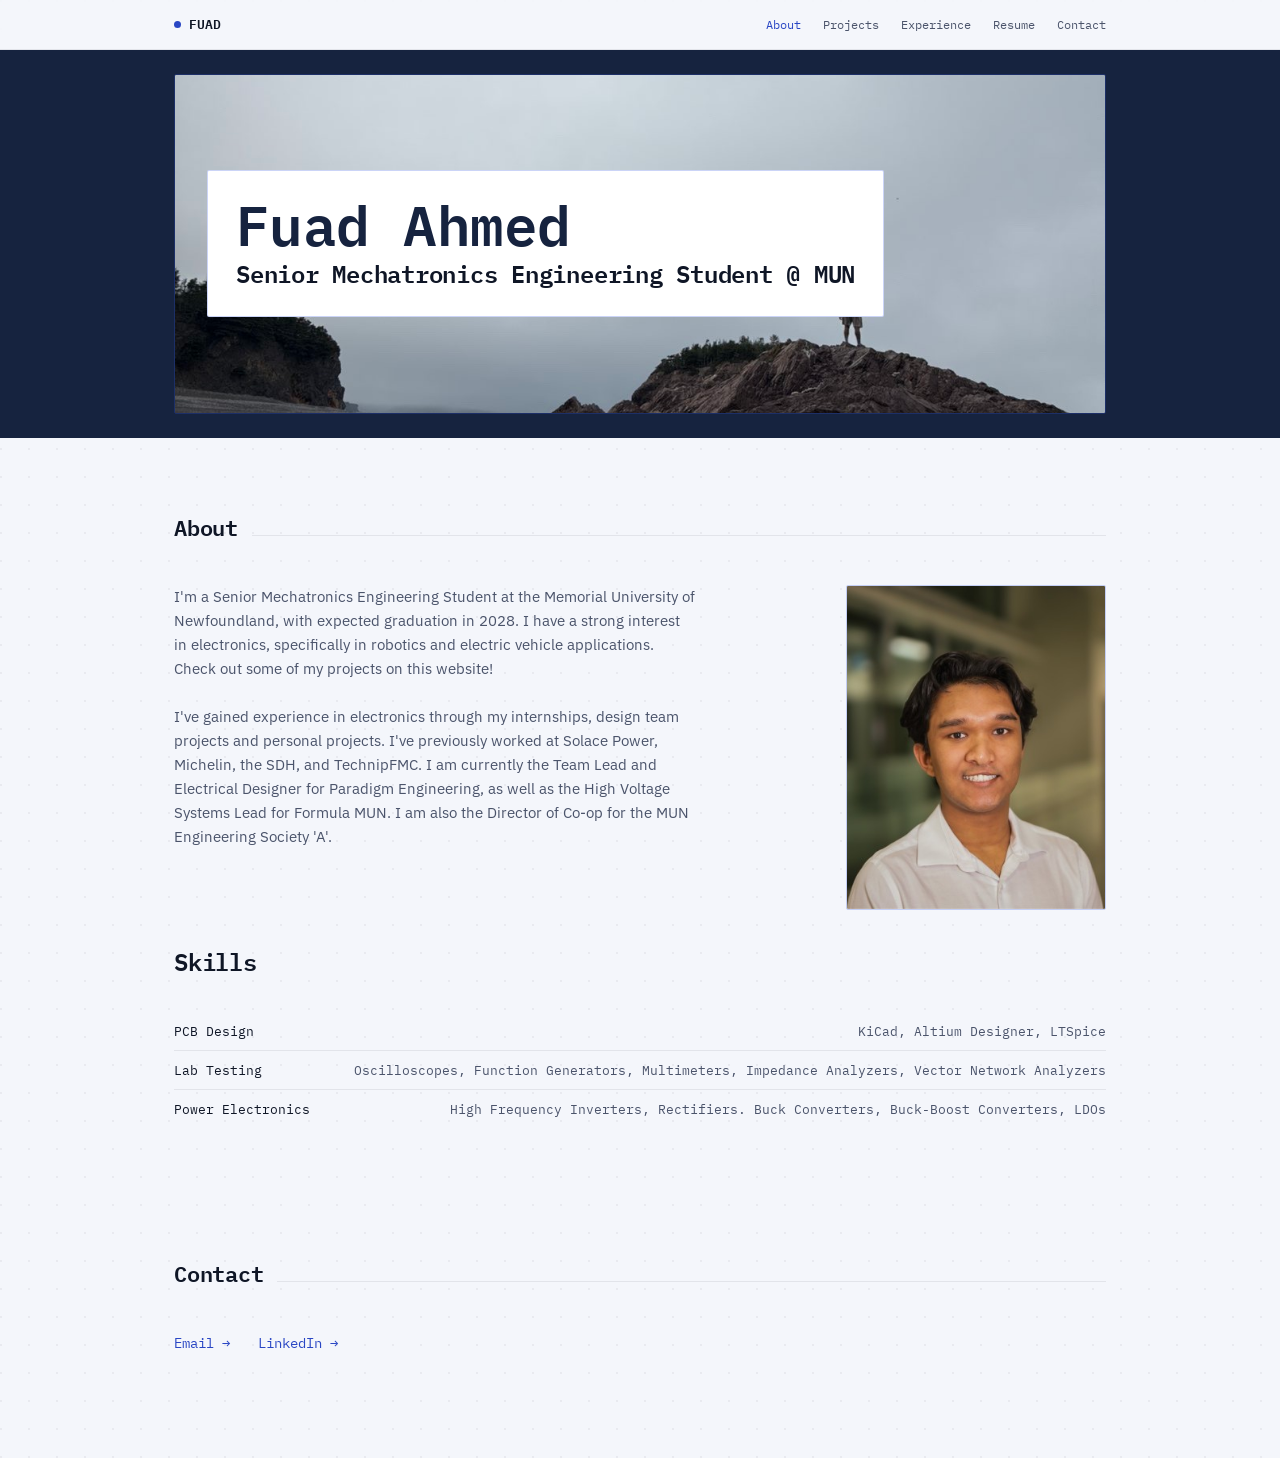
==== index.html @ cfeba395 "links" ====
<!DOCTYPE html>
<html lang="en">
<head>
<meta charset="UTF-8">
<meta name="viewport" content="width=device-width, initial-scale=1.0">
<title>Fuad Ahmed</title>
<link rel="preconnect" href="https://fonts.googleapis.com">
<link rel="preconnect" href="https://fonts.gstatic.com" crossorigin>
<link href="https://fonts.googleapis.com/css2?family=IBM+Plex+Mono:wght@400;500;600;700&family=IBM+Plex+Sans:wght@400;500;600&display=swap" rel="stylesheet">
<link rel="stylesheet" href="style.css">
</head>
<body>

<header class="site-nav">
  <div class="nav-inner">
    <div class="nav-mark"><span class="dot"></span>FUAD</div>
    <nav class="nav-links">
      <a href="index.html" class="active">About</a>
      <a href="projects.html">Projects</a>
      <a href="experience.html">Experience</a>
      <a href="resume.html">Resume</a>
      <a href="#contact">Contact</a>
    </nav>
  </div>
</header>

<main class="wrap">

  <!-- ============ HERO ============ -->
  <section class="hero">
    <div class="hero-inner">
      <div class="hero-banner">
        <div class="hero-bg-carousel">
          <div class="hero-bg-slide is-active" style="background-image: url('Images/Chance Cove.JPG')"></div>
          <div class="hero-bg-slide" style="background-image: url('Images/Chance Cove Beach.jpeg')"></div>
          <div class="hero-bg-slide" style="background-image: url('Images/La Manche Bridge.jpeg')"></div>
          <div class="hero-bg-slide" style="background-image: url('Images/Butterpot Big Pond.jpeg')"></div>
        </div>
        <div class="hero-text">
          <h1>Fuad Ahmed</h1>
          <h2>Senior Mechatronics Engineering Student @ MUN</h2>
        </div>
      </div>
    </div>
  </section>

  <!-- ============ ABOUT ============ -->
  <section class="section" id="about-content">
    <div class="section-head">
      <h2>About</h2>
      <div class="rule"></div>
    </div>
    <div class="about-grid">
      <div class="about-top">
        <div class="about-copy">
          <p>I'm a Senior Mechatronics Engineering Student at the Memorial University of Newfoundland, 
            with expected graduation in 2028. I have a strong interest in electronics, specifically in robotics and electric vehicle
            applications. Check out some of my projects on this website! <br>
            <br>
            I've gained experience in electronics through my internships, design team projects and personal projects. 
            I've previously worked at Solace Power, Michelin, the SDH, and TechnipFMC. 
            I am currently the Team Lead and Electrical Designer for Paradigm Engineering, as well as the High Voltage Systems Lead
            for Formula MUN. I am also the Director of Co-op for the MUN Engineering Society 'A'.
          </p>
        </div>
        <img class="about-photo" src="Images/Fuad Ahmed .jpg" alt="Fuad Ahmed">
      </div>
      <h2>Skills</h2>
      <ul class="skill-list">
        <li><span>PCB Design</span><span>KiCad, Altium Designer, LTSpice</span></li>
        <li><span>Lab Testing</span><span>Oscilloscopes, Function Generators, Multimeters, Impedance Analyzers, Vector Network Analyzers</span></li>
        <li><span>Power Electronics</span><span>High Frequency Inverters, Rectifiers. Buck Converters, Buck-Boost Converters, LDOs</span></li>
      </ul>
    </div>
  </section>

  <!-- ============ CONTACT ============ -->
  <footer id="contact">
    <div class="section-head">
      <h2>Contact</h2>
      <div class="rule"></div>
    </div>
    <div class="contact-row">
      <a href="mailto:fahmed22@mun.ca">Email →</a>
      <a href="www.linkedin.com/in/fuad-ahmed226">LinkedIn →</a>
    </div>
    </div>
  </footer>

</main>

<script>
  // Hero background carousel — auto-advances through .hero-bg-slide
  // elements; does nothing if there's only one.
  const heroSlides = document.querySelectorAll('.hero-bg-slide');
  if (heroSlides.length > 1) {
    let heroIndex = 0;
    setInterval(() => {
      heroSlides[heroIndex].classList.remove('is-active');
      heroIndex = (heroIndex + 1) % heroSlides.length;
      heroSlides[heroIndex].classList.add('is-active');
    }, 6000);
  }
</script>

</body>
</html>
---- style.css ----
/* ============================================================
     TOKENS
     ============================================================ */
  :root{
    --bg: #F4F6FB;
    --panel: #FFFFFF;
    --panel-2: #EDF0F8;
    --silk: #0F1626;
    --silk-dim: #4B546B;
    --copper: #3355DD;
    --copper-bright: #2946C4;
    --muted: #7C87A3;
    --line: rgba(51,85,221,0.25);
    --line-faint: rgba(15,22,38,0.08);
    --radius: 2px;
    --mono: 'IBM Plex Mono', ui-monospace, SFMono-Regular, monospace;
    --sans: 'IBM Plex Sans', -apple-system, sans-serif;
    --resume-font: Calibri, Georgia, 'Times New Roman', serif;
  }

  *{ box-sizing: border-box; margin:0; padding:0; }

  html{ scroll-behavior: smooth; }
  @media (prefers-reduced-motion: reduce){
    html{ scroll-behavior: auto; }
    *{ animation-duration: 0.01ms !important; animation-iteration-count: 1 !important; transition-duration: 0.01ms !important; }
  }

  body{
    background:
      radial-gradient(circle at 1px 1px, rgba(15,22,38,0.05) 1px, transparent 0) 0 0/28px 28px,
      var(--bg);
    color: var(--silk);
    font-family: var(--sans);
    line-height: 1.6;
    -webkit-font-smoothing: antialiased;
  }

  a{ color: var(--copper-bright); text-decoration: none; }
  a:hover{ text-decoration: underline; }
  a.plain-link{ color: inherit; text-decoration: none; }
  a.plain-link:hover{ text-decoration: none; }
  a:focus-visible, button:focus-visible{
    outline: 2px solid var(--copper-bright);
    outline-offset: 3px;
  }

  .wrap{ max-width: 980px; margin: 0 auto; padding: 0 24px; }

  .eyebrow{
    font-family: var(--mono);
    font-size: 11px;
    letter-spacing: 0.14em;
    text-transform: uppercase;
    color: var(--copper);
  }

  h1, h2, h3{
    font-family: var(--mono);
    font-weight: 600;
    letter-spacing: -0.01em;
    color: var(--silk);
  }

  /* ============================================================
     NAV
     ============================================================ */
  header.site-nav{
    position: sticky; top: 0; z-index: 50;
    background: rgba(244,246,251,0.86);
    backdrop-filter: blur(8px);
    border-bottom: 1px solid var(--line-faint);
  }
  .nav-inner{
    display:flex; align-items:center; justify-content:space-between;
    padding: 14px 24px;
    max-width: 980px; margin: 0 auto;
  }
  .nav-mark{
    font-family: var(--mono); font-size: 13px; font-weight: 600;
    color: var(--silk); display:flex; align-items:center; gap:8px;
  }
  .nav-mark .dot{ width:7px; height:7px; background: var(--copper-bright); border-radius:50%; }
  .nav-links{ display:flex; gap: 22px; font-family: var(--mono); font-size: 12px; }
  .nav-links a{ color: var(--silk-dim); }
  .nav-links a:hover{ color: var(--copper-bright); text-decoration: none; }

  /* ============================================================
     HERO
     ============================================================ */
  .hero{
    position: relative;
    left: 50%;
    width: 100vw;
    margin-left: -50vw;
    padding: 24px 0;
    background: #16233F;
  }
  .hero-inner{
    max-width: 980px;
    margin: 0 auto;
    padding: 0 24px;
  }
  .hero-banner{
    position: relative;
    width: 100%;
    min-height: clamp(260px, 32vw, 340px);
    border: 1px solid var(--line);
    border-radius: var(--radius);
    overflow: hidden;
    display: flex;
    align-items: center;
    padding: 32px;
  }
  .hero-bg-carousel{ position: absolute; inset: 0; z-index: 0; }
  .hero-bg-slide{
    position: absolute; inset: 0;
    background-size: cover;
    background-position: center;
    opacity: 0;
    transition: opacity 1.2s ease;
  }
  .hero-bg-slide.is-active{ opacity: 1; }
  .hero-text{
    position: relative;
    z-index: 1;
    background: var(--panel);
    border: 1px solid var(--line);
    border-radius: var(--radius);
    padding: 24px 28px;
  }
  .hero h1{
    font-size: clamp(34px, 6vw, 56px);
    line-height: 1.05;
    max-width: 14ch;
    color: #16233F;
  }
  .hero .role{
    margin-top: 14px;
    font-family: var(--sans);
    font-size: 17px;
    color: var(--silk-dim);
    max-width: 46ch;
  }
  .hero .role strong{ color: var(--silk); font-weight: 600; }

  /* ============================================================
     SECTION HEADERS
     ============================================================ */
  .section{ padding: 72px 0; border-bottom: 1px solid var(--line-faint); }
  .section:last-of-type{ border-bottom: none; }
  .section-head{
    display:flex; align-items: baseline; gap: 14px;
    margin-bottom: 40px;
  }
  .section-head h2{ font-size: 22px; }
  .section-head .rule{ flex:1; height:1px; background: var(--line-faint); }
  .section-head .count{ font-family: var(--mono); font-size: 12px; color: var(--muted); }

  /* ============================================================
     PROJECT SHEETS
     ============================================================ */
  .sheet{
    border: 1px solid var(--line-faint);
    border-radius: var(--radius);
    background: linear-gradient(180deg, var(--panel), var(--panel-2));
    margin-bottom: 28px;
    overflow: hidden;
    opacity: 0;
    transform: translateY(14px);
    transition: opacity 0.6s ease, transform 0.6s ease;
  }
  .sheet.is-visible{ opacity: 1; transform: translateY(0); }

  .sheet-media{
    position: relative;
    aspect-ratio: 16 / 8;
    border-bottom: 1px dashed var(--line);
    overflow: hidden;
    background: var(--panel-2);
  }

  /* carousel — click-through slides inside a .sheet-media box */
  .carousel-slide{
    position: absolute; inset: 0;
    display:flex; align-items:center; justify-content:center;
    flex-direction: column; gap: 6px;
    opacity: 0; pointer-events: none;
    transition: opacity 0.4s ease;
  }
  .carousel-slide.is-active{ opacity: 1; pointer-events: auto; }
  .carousel-slide img{ width: 100%; height: 100%; object-fit: contain; display: block; cursor: pointer; }
  .carousel-slide video{ width: 100%; height: 100%; object-fit: contain; display: block; }
  .carousel-slide.placeholder{
    background:
      radial-gradient(circle at 1px 1px, rgba(108,140,255,0.18) 1px, transparent 0) 0 0/22px 22px;
    color: var(--muted);
    font-family: var(--mono);
    font-size: 11px;
    text-align: center;
    padding: 20px;
  }
  .carousel-slide .tag{
    font-size: 10px; letter-spacing: 0.1em; text-transform: uppercase;
    border: 1px dashed var(--line); padding: 3px 8px; border-radius: var(--radius);
  }
  .carousel.has-multiple .carousel-slide{ cursor: pointer; }

  .carousel-btn{
    position: absolute; top: 50%; transform: translateY(-50%);
    width: 30px; height: 30px; border-radius: 50%;
    border: 1px solid var(--line);
    background: rgba(255,255,255,0.88);
    color: var(--silk);
    font-family: var(--mono); font-size: 15px; line-height: 1;
    display:flex; align-items:center; justify-content:center;
    cursor: pointer; z-index: 2;
  }
  .carousel-btn:hover{ background: var(--panel); }
  .carousel-btn.prev{ left: 12px; }
  .carousel-btn.next{ right: 12px; }

  .carousel-dots{
    position: absolute; bottom: 12px; left: 50%; transform: translateX(-50%);
    display:flex; gap: 6px; z-index: 2;
  }
  .carousel-dots .dot{
    width: 7px; height: 7px; border-radius: 50%; padding: 0;
    border: 1px solid var(--line);
    background: rgba(255,255,255,0.7);
    cursor: pointer;
  }
  .carousel-dots .dot.is-active{ background: var(--copper-bright); border-color: var(--copper-bright); }

  /* lightbox — full-size view opened by clicking a carousel image */
  .lightbox{
    position: fixed; inset: 0; z-index: 1000;
    background: rgba(15,22,38,0.86);
    display:flex; align-items:center; justify-content:center;
    padding: 48px;
    opacity: 0; pointer-events: none;
    transition: opacity 0.2s ease;
  }
  .lightbox.is-open{ opacity: 1; pointer-events: auto; }
  .lightbox img{
    max-width: 100%; max-height: 100%;
    border-radius: var(--radius);
    box-shadow: 0 20px 60px rgba(0,0,0,0.45);
  }
  .lightbox-close{
    position: absolute; top: 20px; right: 24px;
    width: 38px; height: 38px; border-radius: 50%;
    border: 1px solid rgba(255,255,255,0.35);
    background: rgba(255,255,255,0.08);
    color: #fff; font-size: 20px; line-height: 1;
    display:flex; align-items:center; justify-content:center;
    cursor: pointer;
  }
  .lightbox-close:hover{ background: rgba(255,255,255,0.2); }
  .lightbox-btn{
    position: absolute; top: 50%; transform: translateY(-50%);
    width: 42px; height: 42px; border-radius: 50%;
    border: 1px solid rgba(255,255,255,0.35);
    background: rgba(255,255,255,0.08);
    color: #fff; font-family: var(--mono); font-size: 20px; line-height: 1;
    display:flex; align-items:center; justify-content:center;
    cursor: pointer;
  }
  .lightbox-btn:hover{ background: rgba(255,255,255,0.2); }
  .lightbox-btn.prev{ left: 16px; }
  .lightbox-btn.next{ right: 16px; }

  .sheet-body{ padding: 26px 28px 28px; }
  .sheet-top{
    display:flex; justify-content: space-between; align-items:flex-start; gap: 16px;
    margin-bottom: 6px;
  }
  .sheet-top h3{ font-size: 19px; }
  .status{
    font-family: var(--mono); font-size: 10px; letter-spacing: 0.1em; text-transform: uppercase;
    padding: 4px 9px; border-radius: 999px; white-space: nowrap;
    border: 1px solid var(--line);
  }
  .status.active{ color: var(--copper-bright); border-color: var(--copper); }
  .status.planning{ color: var(--muted); }
  .status.research{ color: var(--silk-dim); }

  .tags{ display:flex; flex-wrap: wrap; gap: 8px; margin-bottom: 14px; }
  .org-tag{
    display:inline-flex; align-items:center; gap: 6px;
    font-family: var(--mono); font-size: 10.5px; letter-spacing: 0.04em;
    padding: 3px 10px 3px 3px; border-radius: 999px;
    border: 1px solid var(--line); color: var(--silk-dim);
  }
  .org-tag img{
    width: 18px; height: 18px;
    object-fit: contain;
    border-radius: 50%;
    background: var(--panel);
  }

  .sheet p.desc{ color: var(--silk-dim); font-size: 14.5px; margin: 12px 0 18px; max-width: 68ch; }
  .sheet-body .bullet-list{ margin: 12px 0 18px; padding-left: 20px; max-width: 68ch; }
  .sheet-body .bullet-list li{ color: var(--silk-dim); font-size: 14.5px; margin-bottom: 4px; }

  .specs{
    display: grid;
    grid-template-columns: repeat(auto-fit, minmax(180px, 1fr));
    gap: 10px 20px;
    border-top: 1px solid var(--line-faint);
    padding-top: 16px;
  }
  .spec{ font-family: var(--mono); font-size: 12px; }
  .spec .k{ color: var(--muted); display:block; font-size: 10px; letter-spacing: 0.08em; text-transform: uppercase; margin-bottom: 3px; }
  .spec .v{ color: var(--silk); }

  .sheet-links{ margin-top: 18px; display:flex; gap: 18px; font-family: var(--mono); font-size: 12px; }

  /* ============================================================
     ABOUT
     ============================================================ */
  .about-grid{ display:grid; grid-template-columns: 1fr; gap: 32px; }
  .about-grid p{ color: var(--silk-dim); font-size: 15px; margin-bottom: 14px; max-width: 58ch; }
  .about-top{ display:grid; grid-template-columns: 1fr 260px; gap: 32px; align-items: start; }
  @media (max-width: 720px){
    .about-top{ grid-template-columns: 1fr; }
  }
  .about-photo{
    width: 100%;
    aspect-ratio: 4 / 5;
    object-fit: cover;
    border: 1px solid var(--line);
    border-radius: var(--radius);
    display: block;
  }

  .skill-list{ list-style:none; }
  .skill-list li{
    display:flex; justify-content: space-between; gap: 12px;
    font-family: var(--mono); font-size: 12.5px;
    padding: 9px 0; border-bottom: 1px solid var(--line-faint);
    color: var(--silk-dim);
  }
  .skill-list li span:first-child{ color: var(--silk); }
  .skill-list li:last-child{ border-bottom: none; }

  /* ============================================================
     RESUME
     ============================================================ */
  .timeline-columns{
    display: grid;
    grid-template-columns: 1fr 1fr;
    gap: 0 48px;
  }
  @media (max-width: 720px){
    .timeline-columns{ grid-template-columns: 1fr; }
  }

  .resume-download{
    display:flex; align-items:center; justify-content: space-between; gap: 16px; flex-wrap: wrap;
    border: 1px solid var(--line);
    border-radius: var(--radius);
    padding: 16px 20px;
    margin-top: 36px;
    background: linear-gradient(180deg, var(--panel), var(--panel-2));
  }
  .resume-download .fname{ font-family: var(--mono); font-size: 13px; color: var(--silk-dim); }
  .resume-download .dl-btn{
    font-family: var(--mono); font-size: 12px; letter-spacing: 0.06em; text-transform: uppercase;
    border: 1px solid var(--copper); color: var(--copper-bright);
    padding: 8px 16px; border-radius: var(--radius);
  }
  .resume-download .dl-btn:hover{ background: var(--line); text-decoration: none; }

  .pdf-preview{
    margin-top: 28px;
    border: 1px solid var(--line);
    border-radius: var(--radius);
    overflow: hidden;
    background: var(--panel);
  }
  .pdf-preview iframe{
    display: block;
    width: 100%;
    height: 1000px;
    border: none;
  }
  @media (max-width: 640px){
    .pdf-preview iframe{ height: 600px; }
  }

  .timeline{ list-style:none; }
  .timeline > li{
    padding: 20px 0; border-bottom: 1px solid var(--line-faint);
  }
  .timeline > li:last-child{ border-bottom: none; }
  .timeline .when{ font-family: var(--resume-font); font-size: 12.5px; color: var(--muted); letter-spacing: 0.02em; }
  .timeline .role-row{ display:flex; flex-direction: column; align-items:center; gap: 8px; margin-bottom: 8px; }
  .timeline .logo{
    width: 240px; height: 240px; flex-shrink: 0;
    object-fit: contain;
  }
  .timeline .what{ text-align: center; }
  .timeline .what h4{ font-family: var(--resume-font); font-size: 20px; color: var(--silk); font-weight: 600; }
  .timeline .what .org{ font-family: var(--resume-font); font-size: 18px; font-weight: 600; color: #000000; margin-bottom: 2px; }
  .timeline .what .org i{ font-weight: 400; font-style: italic; }
  .timeline .what .location{ font-family: var(--resume-font); font-size: 16px; color: var(--muted); margin-bottom: 6px; }
  .timeline .what p{ font-family: var(--resume-font); font-size: 14.5px; color: var(--silk-dim); max-width: 62ch; margin-left: auto; margin-right: auto; }
  .timeline .what .bullet-list{
    text-align: left;
    max-width: 62ch;
    margin: 0 auto;
    padding-left: 20px;
  }
  .timeline .what .bullet-list li{
    font-family: var(--resume-font); font-size: 14.5px; color: var(--silk-dim);
    margin-bottom: 4px;
  }

  .timeline .what .coursework-label{
    font-family: var(--mono); font-size: 10px; letter-spacing: 0.1em; text-transform: uppercase;
    color: var(--muted); margin-top: 16px; margin-bottom: 6px; text-align: center;
  }
  .timeline .what .coursework-list{
    list-style: none;
    display: flex; flex-wrap: wrap; justify-content: center;
    gap: 4px 10px;
    max-width: 62ch; margin: 0 auto;
  }
  .timeline .what .coursework-list li{
    font-family: var(--resume-font); font-size: 12px; color: var(--muted);
  }
  .timeline .what .coursework-list li:not(:last-child)::after{
    content: "·"; margin-left: 10px; color: var(--line);
  }

  .resume-subhead{
    font-family: var(--mono); font-size: 24px; letter-spacing: 0.12em; text-transform: uppercase;
    color: var(--copper); margin: 44px 0 8px;
  }
  .resume-subhead:first-of-type{ margin-top: 0; }

  /* ============================================================
     CONTACT / FOOTER
     ============================================================ */
  footer{ padding: 56px 0 64px; }
  footer .contact-row{
    display:flex; flex-wrap: wrap; gap: 28px; align-items: baseline;
    margin-bottom: 40px;
  }
  footer .contact-row a{ font-family: var(--mono); font-size: 14px; }
  footer .fine{ font-family: var(--mono); font-size: 11px; color: var(--muted); }

  /* ============================================================
     ACTIVE NAV STATE
     ============================================================ */
  .nav-links a.active{ color: var(--copper-bright); }
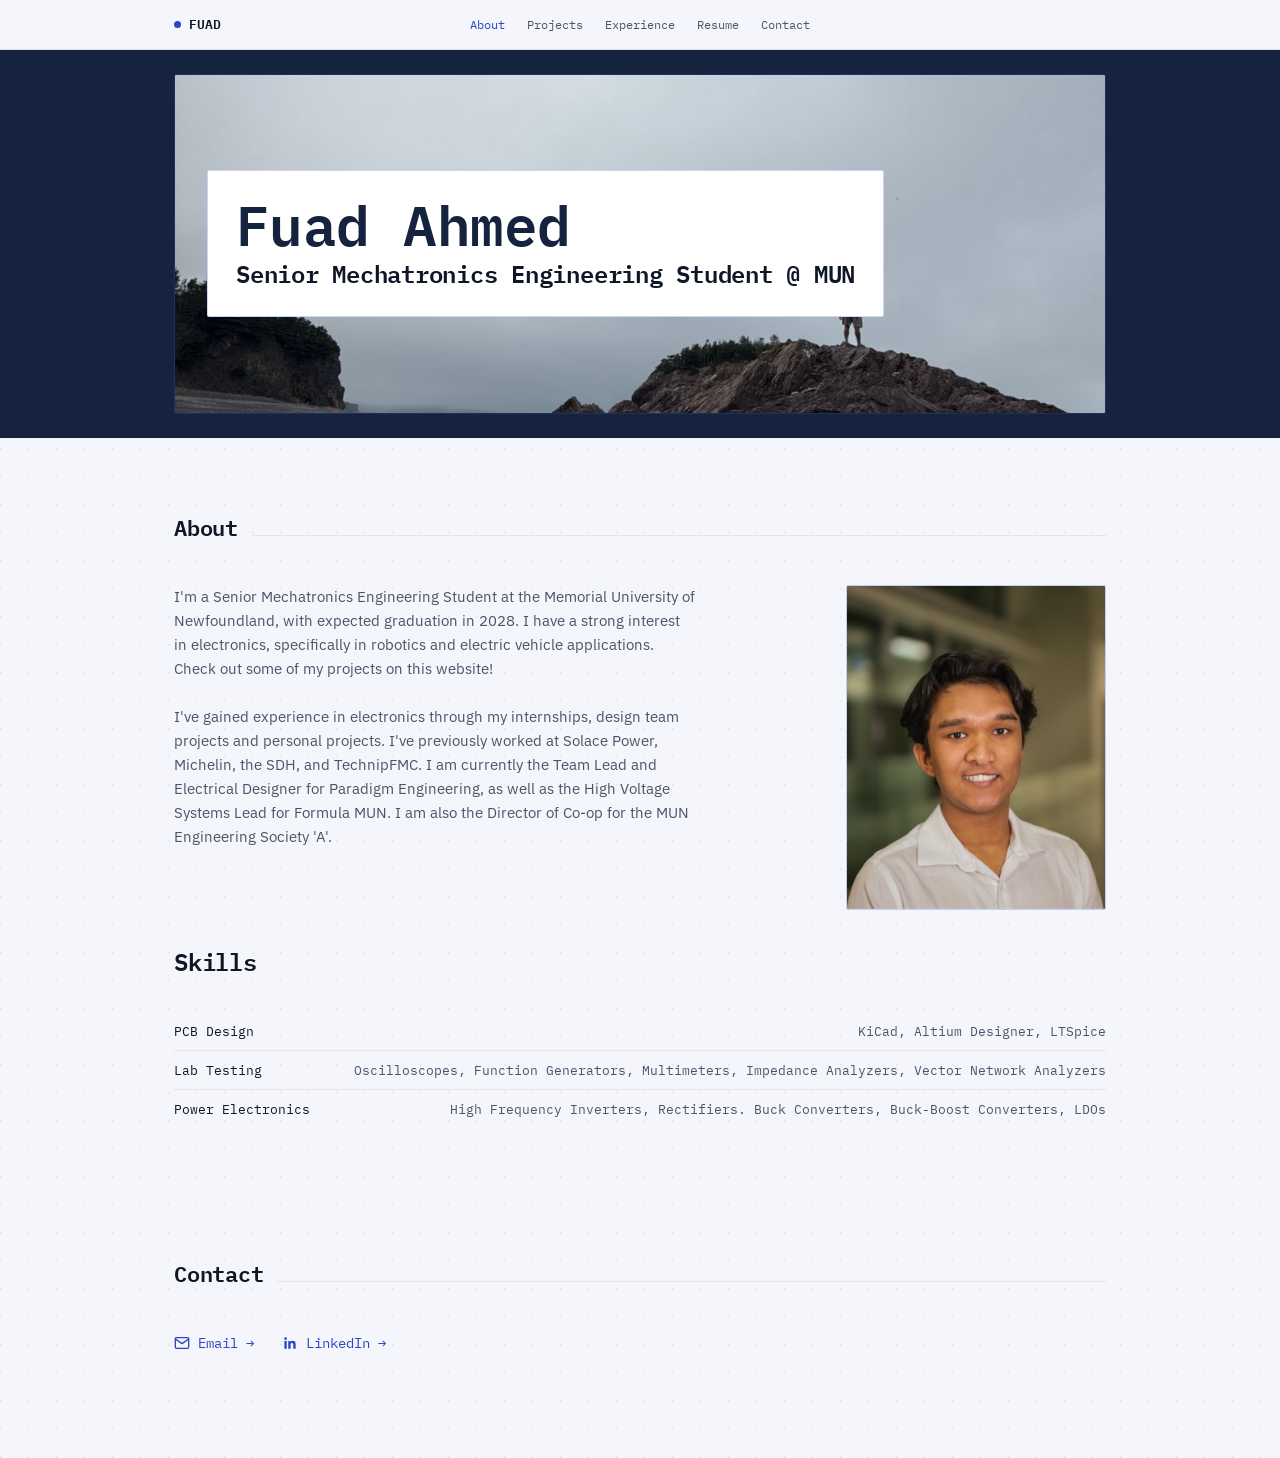
==== commit 30e6488d: "centered tabs & added icons to contact" ====
--- a/index.html
+++ b/index.html
@@ -81,8 +81,8 @@
       <div class="rule"></div>
     </div>
     <div class="contact-row">
-      <a href="mailto:fahmed22@mun.ca">Email →</a>
-      <a href="www.linkedin.com/in/fuad-ahmed226">LinkedIn →</a>
+      <a href="mailto:fahmed22@mun.ca"><svg viewBox="0 0 24 24" fill="none" stroke="currentColor" stroke-width="2" stroke-linecap="round" stroke-linejoin="round"><rect x="2" y="4" width="20" height="16" rx="2"></rect><path d="m22 6-10 7L2 6"></path></svg>Email →</a>
+      <a href="www.linkedin.com/in/fuad-ahmed226"><svg viewBox="0 0 24 24" fill="currentColor"><path d="M20.45 20.45h-3.55v-5.57c0-1.33-.02-3.03-1.85-3.03-1.85 0-2.14 1.44-2.14 2.94v5.66H9.36V9h3.41v1.56h.05c.47-.9 1.63-1.85 3.36-1.85 3.6 0 4.27 2.37 4.27 5.46v6.28zM5.34 7.43a2.06 2.06 0 1 1 0-4.12 2.06 2.06 0 0 1 0 4.12zM7.12 20.45H3.56V9h3.56v11.45z"/></svg>LinkedIn →</a>
     </div>
     </div>
   </footer>
--- a/style.css
+++ b/style.css
@@ -72,16 +72,19 @@
     border-bottom: 1px solid var(--line-faint);
   }
   .nav-inner{
-    display:flex; align-items:center; justify-content:space-between;
+    display: grid;
+    grid-template-columns: 1fr auto 1fr;
+    align-items: center;
     padding: 14px 24px;
     max-width: 980px; margin: 0 auto;
   }
   .nav-mark{
     font-family: var(--mono); font-size: 13px; font-weight: 600;
     color: var(--silk); display:flex; align-items:center; gap:8px;
+    justify-self: start;
   }
   .nav-mark .dot{ width:7px; height:7px; background: var(--copper-bright); border-radius:50%; }
-  .nav-links{ display:flex; gap: 22px; font-family: var(--mono); font-size: 12px; }
+  .nav-links{ display:flex; gap: 22px; font-family: var(--mono); font-size: 12px; justify-self: center; }
   .nav-links a{ color: var(--silk-dim); }
   .nav-links a:hover{ color: var(--copper-bright); text-decoration: none; }
 
@@ -445,10 +448,14 @@
      ============================================================ */
   footer{ padding: 56px 0 64px; }
   footer .contact-row{
-    display:flex; flex-wrap: wrap; gap: 28px; align-items: baseline;
+    display:flex; flex-wrap: wrap; gap: 28px; align-items: center;
     margin-bottom: 40px;
   }
-  footer .contact-row a{ font-family: var(--mono); font-size: 14px; }
+  footer .contact-row a{
+    display:inline-flex; align-items:center; gap: 8px;
+    font-family: var(--mono); font-size: 14px;
+  }
+  footer .contact-row svg{ width: 16px; height: 16px; flex-shrink: 0; }
   footer .fine{ font-family: var(--mono); font-size: 11px; color: var(--muted); }
 
   /* ============================================================
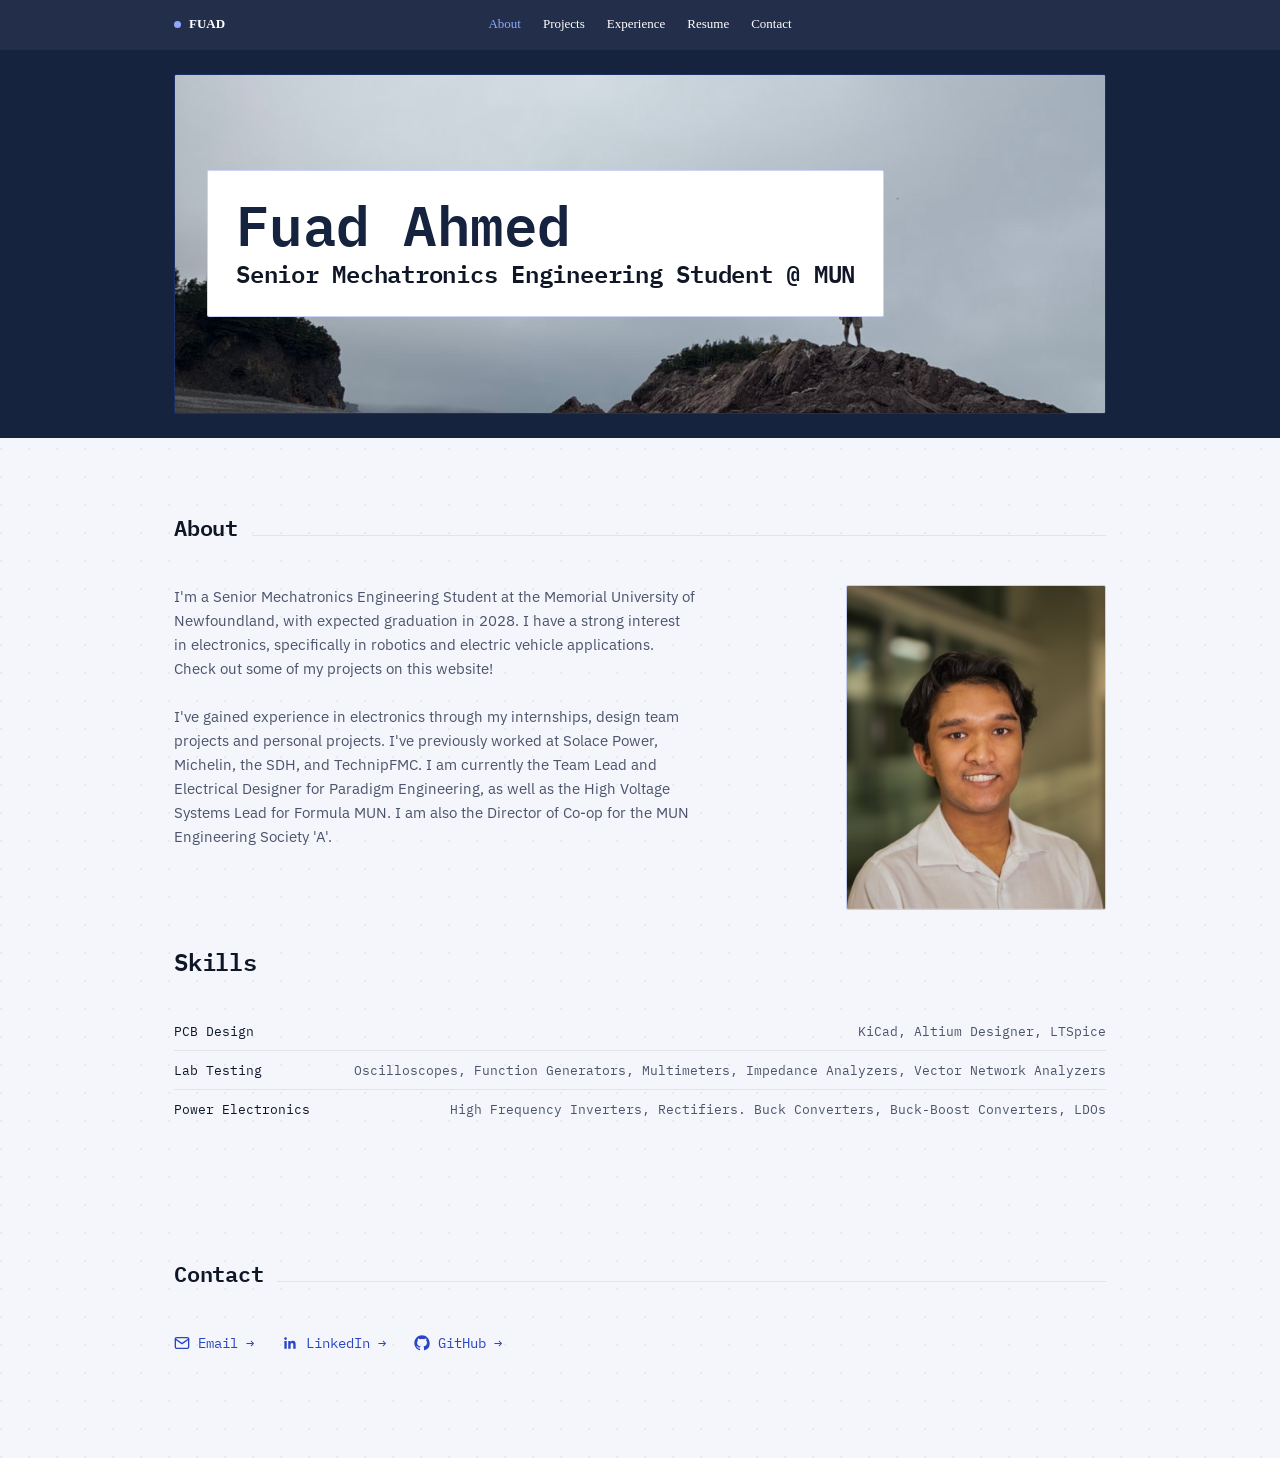
==== commit 842aed09: "Added git to footer" ====
--- a/index.html
+++ b/index.html
@@ -83,6 +83,7 @@
     <div class="contact-row">
       <a href="mailto:fahmed22@mun.ca"><svg viewBox="0 0 24 24" fill="none" stroke="currentColor" stroke-width="2" stroke-linecap="round" stroke-linejoin="round"><rect x="2" y="4" width="20" height="16" rx="2"></rect><path d="m22 6-10 7L2 6"></path></svg>Email →</a>
       <a href="www.linkedin.com/in/fuad-ahmed226"><svg viewBox="0 0 24 24" fill="currentColor"><path d="M20.45 20.45h-3.55v-5.57c0-1.33-.02-3.03-1.85-3.03-1.85 0-2.14 1.44-2.14 2.94v5.66H9.36V9h3.41v1.56h.05c.47-.9 1.63-1.85 3.36-1.85 3.6 0 4.27 2.37 4.27 5.46v6.28zM5.34 7.43a2.06 2.06 0 1 1 0-4.12 2.06 2.06 0 0 1 0 4.12zM7.12 20.45H3.56V9h3.56v11.45z"/></svg>LinkedIn →</a>
+      <a href="https://github.com/FAhmed1I"><svg viewBox="0 0 24 24" fill="currentColor"><path d="M12 .5C5.73.5.5 5.73.5 12c0 5.08 3.29 9.39 7.86 10.91.58.11.79-.25.79-.56 0-.28-.01-1.02-.02-2-3.2.7-3.88-1.54-3.88-1.54-.53-1.34-1.29-1.7-1.29-1.7-1.05-.72.08-.71.08-.71 1.16.08 1.77 1.19 1.77 1.19 1.03 1.77 2.71 1.26 3.37.96.1-.75.4-1.26.73-1.55-2.55-.29-5.23-1.28-5.23-5.69 0-1.26.45-2.29 1.19-3.09-.12-.29-.52-1.46.11-3.05 0 0 .97-.31 3.18 1.18a11.1 11.1 0 0 1 2.9-.39c.98.01 1.97.13 2.9.39 2.2-1.49 3.17-1.18 3.17-1.18.63 1.59.23 2.76.11 3.05.74.8 1.19 1.83 1.19 3.09 0 4.42-2.69 5.39-5.25 5.68.41.36.78 1.06.78 2.15 0 1.55-.01 2.8-.01 3.18 0 .31.21.68.8.56A10.51 10.51 0 0 0 23.5 12C23.5 5.73 18.27.5 12 .5z"/></svg>GitHub →</a>
     </div>
     </div>
   </footer>
--- a/style.css
+++ b/style.css
@@ -67,7 +67,7 @@
      ============================================================ */
   header.site-nav{
     position: sticky; top: 0; z-index: 50;
-    background: rgba(244,246,251,0.86);
+    background: rgba(22,35,63,0.94);
     backdrop-filter: blur(8px);
     border-bottom: 1px solid var(--line-faint);
   }
@@ -79,14 +79,14 @@
     max-width: 980px; margin: 0 auto;
   }
   .nav-mark{
-    font-family: var(--mono); font-size: 13px; font-weight: 600;
-    color: var(--silk); display:flex; align-items:center; gap:8px;
+    font-family: var(--resume-font); font-size: 13px; font-weight: 600;
+    color: #FFFFFF; display:flex; align-items:center; gap:8px;
     justify-self: start;
   }
-  .nav-mark .dot{ width:7px; height:7px; background: var(--copper-bright); border-radius:50%; }
-  .nav-links{ display:flex; gap: 22px; font-family: var(--mono); font-size: 12px; justify-self: center; }
-  .nav-links a{ color: var(--silk-dim); }
-  .nav-links a:hover{ color: var(--copper-bright); text-decoration: none; }
+  .nav-mark .dot{ width:7px; height:7px; background: #8FA8FF; border-radius:50%; }
+  .nav-links{ display:flex; gap: 22px; font-family: var(--resume-font); font-size: 13px; justify-self: center; }
+  .nav-links a{ color: #FFFFFF; }
+  .nav-links a:hover{ color: #8FA8FF; text-decoration: none; }
 
   /* ============================================================
      HERO
@@ -192,8 +192,22 @@
     transition: opacity 0.4s ease;
   }
   .carousel-slide.is-active{ opacity: 1; pointer-events: auto; }
-  .carousel-slide img{ width: 100%; height: 100%; object-fit: contain; display: block; cursor: pointer; }
+  .carousel-slide img{ position: relative; z-index: 1; width: 100%; height: 100%; object-fit: contain; display: block; cursor: pointer; }
   .carousel-slide video{ width: 100%; height: 100%; object-fit: contain; display: block; }
+
+  /* blurred, scaled copy of the same photo fills the letterboxed edges
+     so the backdrop matches the picture instead of a flat color */
+  .carousel-slide.has-img-bg{ background-size: cover; background-position: center; }
+  .carousel-slide.has-img-bg::before{
+    content: "";
+    position: absolute; inset: 0;
+    background: inherit;
+    background-size: cover;
+    background-position: center;
+    filter: blur(24px) brightness(0.75);
+    transform: scale(1.15);
+    z-index: 0;
+  }
   .carousel-slide.placeholder{
     background:
       radial-gradient(circle at 1px 1px, rgba(108,140,255,0.18) 1px, transparent 0) 0 0/22px 22px;
@@ -365,15 +379,16 @@
     border-radius: var(--radius);
     padding: 16px 20px;
     margin-top: 36px;
-    background: linear-gradient(180deg, var(--panel), var(--panel-2));
-  }
-  .resume-download .fname{ font-family: var(--mono); font-size: 13px; color: var(--silk-dim); }
+    background: linear-gradient(180deg, #16233F, #0F1626);
+  }
+  .resume-download .fname{ font-family: var(--mono); font-size: 13px; color: #C7CEE6; }
   .resume-download .dl-btn{
-    font-family: var(--mono); font-size: 12px; letter-spacing: 0.06em; text-transform: uppercase;
-    border: 1px solid var(--copper); color: var(--copper-bright);
+    font-family: var(--mono); font-size: 12px; font-weight: 700; letter-spacing: 0.06em; text-transform: uppercase;
+    background: #16233F;
+    border: 1px solid #8FA8FF; color: #FFFFFF;
     padding: 8px 16px; border-radius: var(--radius);
   }
-  .resume-download .dl-btn:hover{ background: var(--line); text-decoration: none; }
+  .resume-download .dl-btn:hover{ background: #1E2E52; text-decoration: none; }
 
   .pdf-preview{
     margin-top: 28px;
@@ -461,4 +476,4 @@
   /* ============================================================
      ACTIVE NAV STATE
      ============================================================ */
-  .nav-links a.active{ color: var(--copper-bright); }
+  .nav-links a.active{ color: #8FA8FF; }
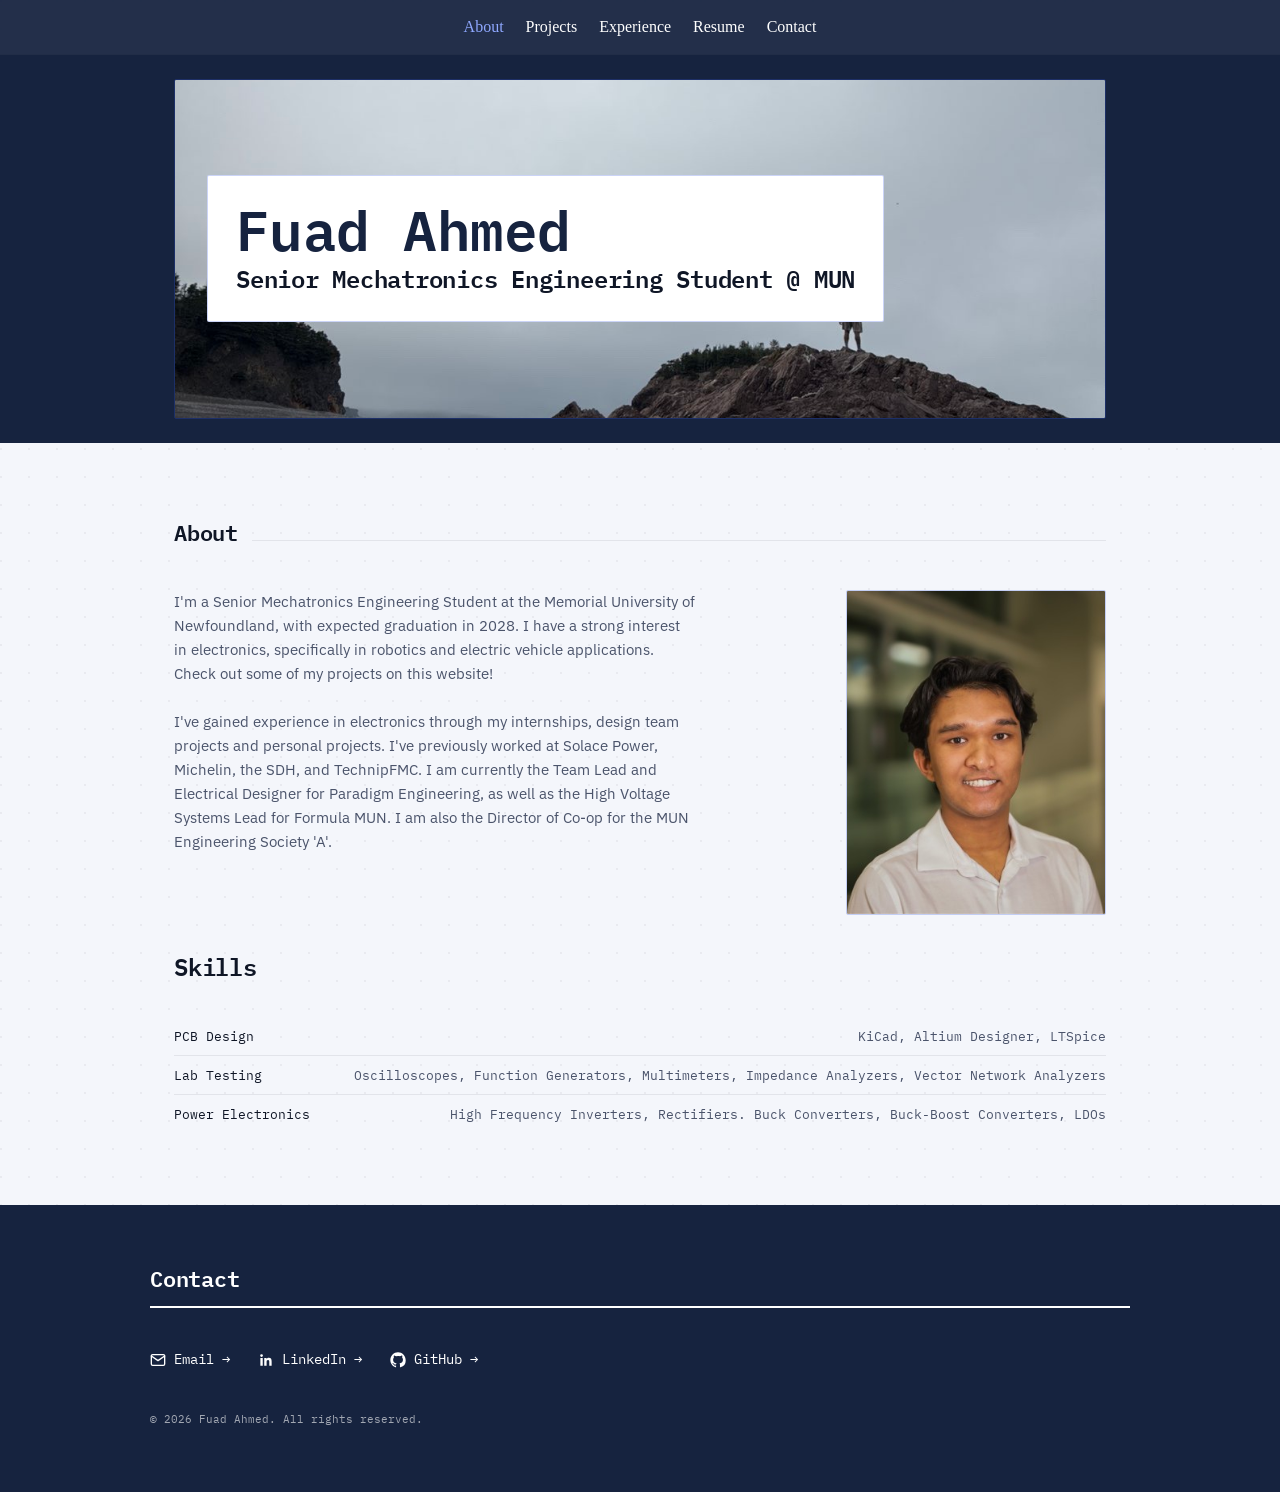
==== commit deccf110: "deploy" ====
--- a/index.html
+++ b/index.html
@@ -13,7 +13,6 @@
 
 <header class="site-nav">
   <div class="nav-inner">
-    <div class="nav-mark"><span class="dot"></span>FUAD</div>
     <nav class="nav-links">
       <a href="index.html" class="active">About</a>
       <a href="projects.html">Projects</a>
@@ -85,7 +84,7 @@
       <a href="www.linkedin.com/in/fuad-ahmed226"><svg viewBox="0 0 24 24" fill="currentColor"><path d="M20.45 20.45h-3.55v-5.57c0-1.33-.02-3.03-1.85-3.03-1.85 0-2.14 1.44-2.14 2.94v5.66H9.36V9h3.41v1.56h.05c.47-.9 1.63-1.85 3.36-1.85 3.6 0 4.27 2.37 4.27 5.46v6.28zM5.34 7.43a2.06 2.06 0 1 1 0-4.12 2.06 2.06 0 0 1 0 4.12zM7.12 20.45H3.56V9h3.56v11.45z"/></svg>LinkedIn →</a>
       <a href="https://github.com/FAhmed1I"><svg viewBox="0 0 24 24" fill="currentColor"><path d="M12 .5C5.73.5.5 5.73.5 12c0 5.08 3.29 9.39 7.86 10.91.58.11.79-.25.79-.56 0-.28-.01-1.02-.02-2-3.2.7-3.88-1.54-3.88-1.54-.53-1.34-1.29-1.7-1.29-1.7-1.05-.72.08-.71.08-.71 1.16.08 1.77 1.19 1.77 1.19 1.03 1.77 2.71 1.26 3.37.96.1-.75.4-1.26.73-1.55-2.55-.29-5.23-1.28-5.23-5.69 0-1.26.45-2.29 1.19-3.09-.12-.29-.52-1.46.11-3.05 0 0 .97-.31 3.18 1.18a11.1 11.1 0 0 1 2.9-.39c.98.01 1.97.13 2.9.39 2.2-1.49 3.17-1.18 3.17-1.18.63 1.59.23 2.76.11 3.05.74.8 1.19 1.83 1.19 3.09 0 4.42-2.69 5.39-5.25 5.68.41.36.78 1.06.78 2.15 0 1.55-.01 2.8-.01 3.18 0 .31.21.68.8.56A10.51 10.51 0 0 0 23.5 12C23.5 5.73 18.27.5 12 .5z"/></svg>GitHub →</a>
     </div>
-    </div>
+    <p class="fine">© 2026 Fuad Ahmed. All rights reserved.</p>
   </footer>
 
 </main>
--- a/style.css
+++ b/style.css
@@ -72,19 +72,13 @@
     border-bottom: 1px solid var(--line-faint);
   }
   .nav-inner{
-    display: grid;
-    grid-template-columns: 1fr auto 1fr;
+    display: flex;
+    justify-content: center;
     align-items: center;
     padding: 14px 24px;
     max-width: 980px; margin: 0 auto;
   }
-  .nav-mark{
-    font-family: var(--resume-font); font-size: 13px; font-weight: 600;
-    color: #FFFFFF; display:flex; align-items:center; gap:8px;
-    justify-self: start;
-  }
-  .nav-mark .dot{ width:7px; height:7px; background: #8FA8FF; border-radius:50%; }
-  .nav-links{ display:flex; gap: 22px; font-family: var(--resume-font); font-size: 13px; justify-self: center; }
+  .nav-links{ display:flex; gap: 22px; font-family: var(--resume-font); font-size: 16px; }
   .nav-links a{ color: #FFFFFF; }
   .nav-links a:hover{ color: #8FA8FF; text-decoration: none; }
 
@@ -379,7 +373,7 @@
     border-radius: var(--radius);
     padding: 16px 20px;
     margin-top: 36px;
-    background: linear-gradient(180deg, #16233F, #0F1626);
+    background: #16233F;
   }
   .resume-download .fname{ font-family: var(--mono); font-size: 13px; color: #C7CEE6; }
   .resume-download .dl-btn{
@@ -461,17 +455,33 @@
   /* ============================================================
      CONTACT / FOOTER
      ============================================================ */
-  footer{ padding: 56px 0 64px; }
+  footer{
+    width: 100vw;
+    position: relative;
+    left: 50%;
+    margin-left: -50vw;
+    padding: 56px 24px 64px;
+    background: #16233F; color: #fff;
+  }
+  footer > div, footer > .fine{ max-width: 980px; margin-left: auto; margin-right: auto; }
+  footer .section-head{ flex-direction: column; align-items: flex-start; gap: 10px; }
+  footer .section-head h2{ color: #fff; }
+  footer .section-head .rule{ flex: none; background: #fff; width: 100%; height: 2px; }
   footer .contact-row{
-    display:flex; flex-wrap: wrap; gap: 28px; align-items: center;
+    display:flex; flex-wrap: wrap; justify-content: flex-start; gap: 28px; align-items: center;
     margin-bottom: 40px;
   }
   footer .contact-row a{
     display:inline-flex; align-items:center; gap: 8px;
     font-family: var(--mono); font-size: 14px;
-  }
+    color: #fff;
+  }
+  footer .contact-row a:hover{ color: #8FA8FF; }
   footer .contact-row svg{ width: 16px; height: 16px; flex-shrink: 0; }
-  footer .fine{ font-family: var(--mono); font-size: 11px; color: var(--muted); }
+  footer .fine{
+    font-family: var(--mono); font-size: 11px; color: rgba(255,255,255,0.6);
+    text-align: left;
+  }
 
   /* ============================================================
      ACTIVE NAV STATE
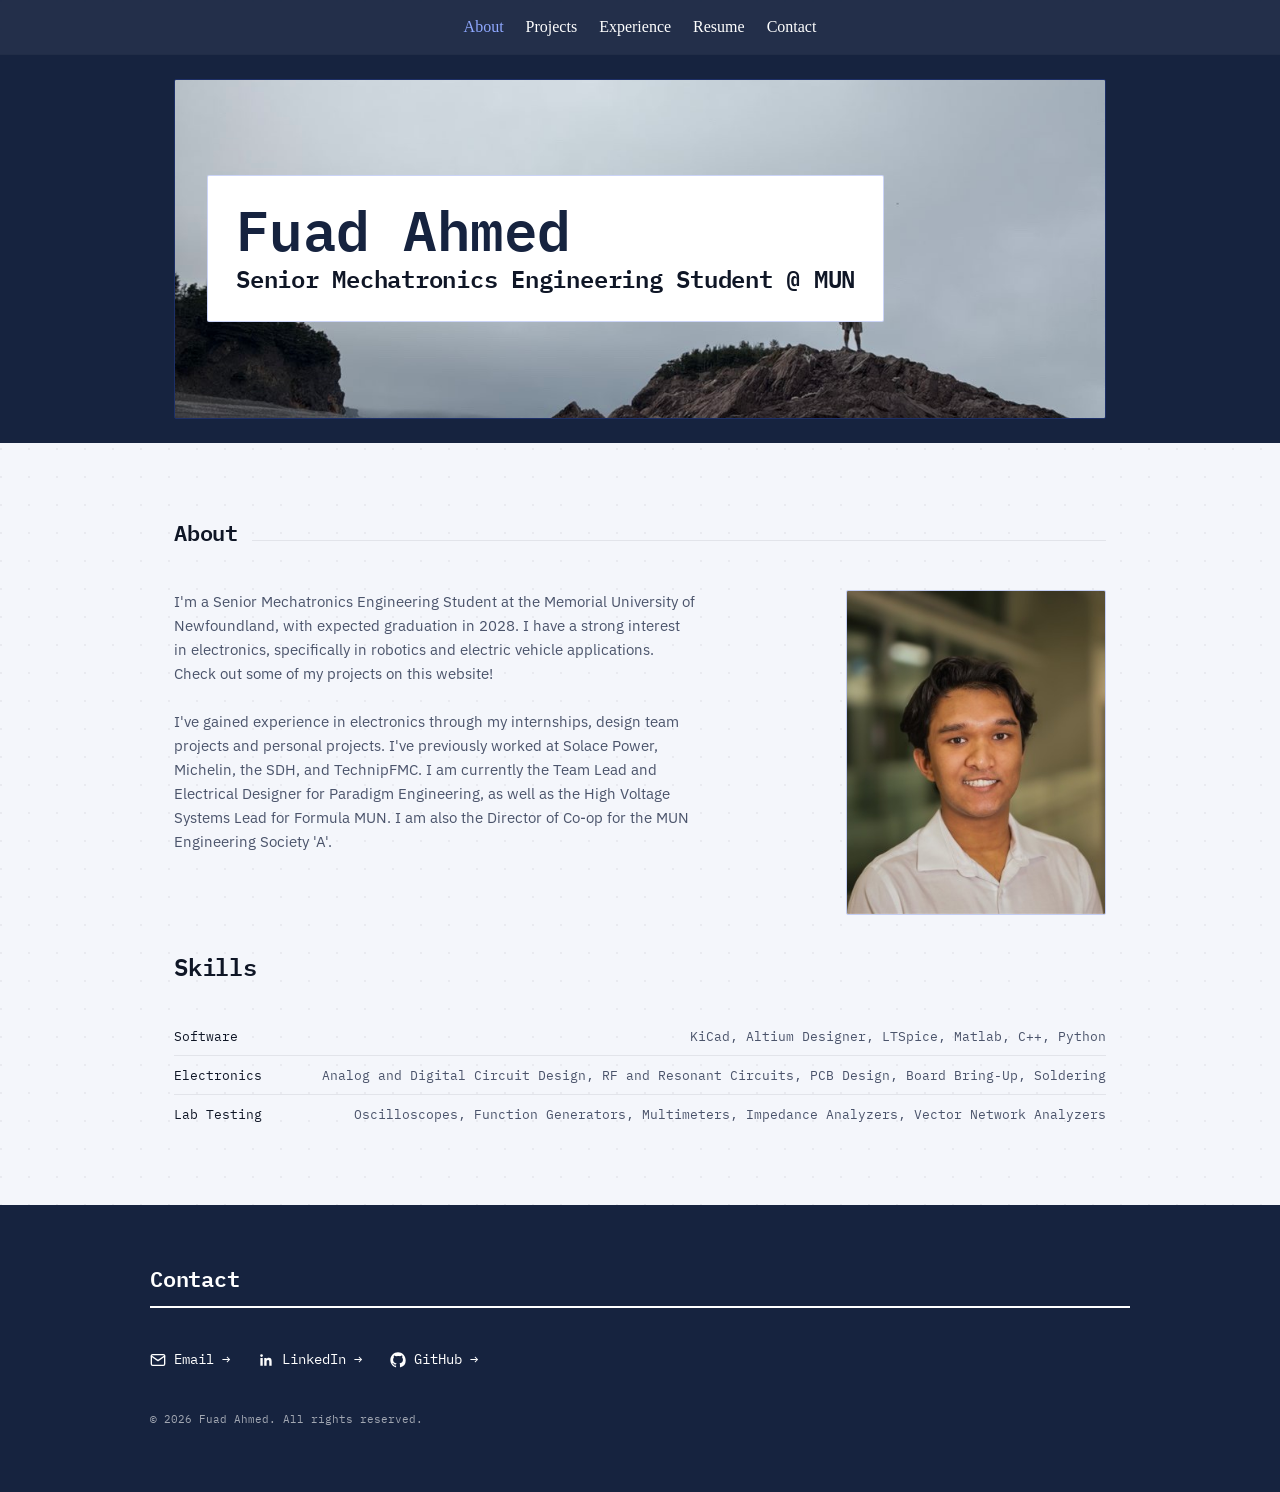
==== commit 3ac4a0dd: "updated skills" ====
--- a/index.html
+++ b/index.html
@@ -66,9 +66,9 @@
       </div>
       <h2>Skills</h2>
       <ul class="skill-list">
-        <li><span>PCB Design</span><span>KiCad, Altium Designer, LTSpice</span></li>
+        <li><span>Software</span><span>KiCad, Altium Designer, LTSpice, Matlab, C++, Python</span></li>
+        <li><span>Electronics</span><span>Analog and Digital Circuit Design, RF and Resonant Circuits, PCB Design, Board Bring-Up, Soldering</span></li>
         <li><span>Lab Testing</span><span>Oscilloscopes, Function Generators, Multimeters, Impedance Analyzers, Vector Network Analyzers</span></li>
-        <li><span>Power Electronics</span><span>High Frequency Inverters, Rectifiers. Buck Converters, Buck-Boost Converters, LDOs</span></li>
       </ul>
     </div>
   </section>
